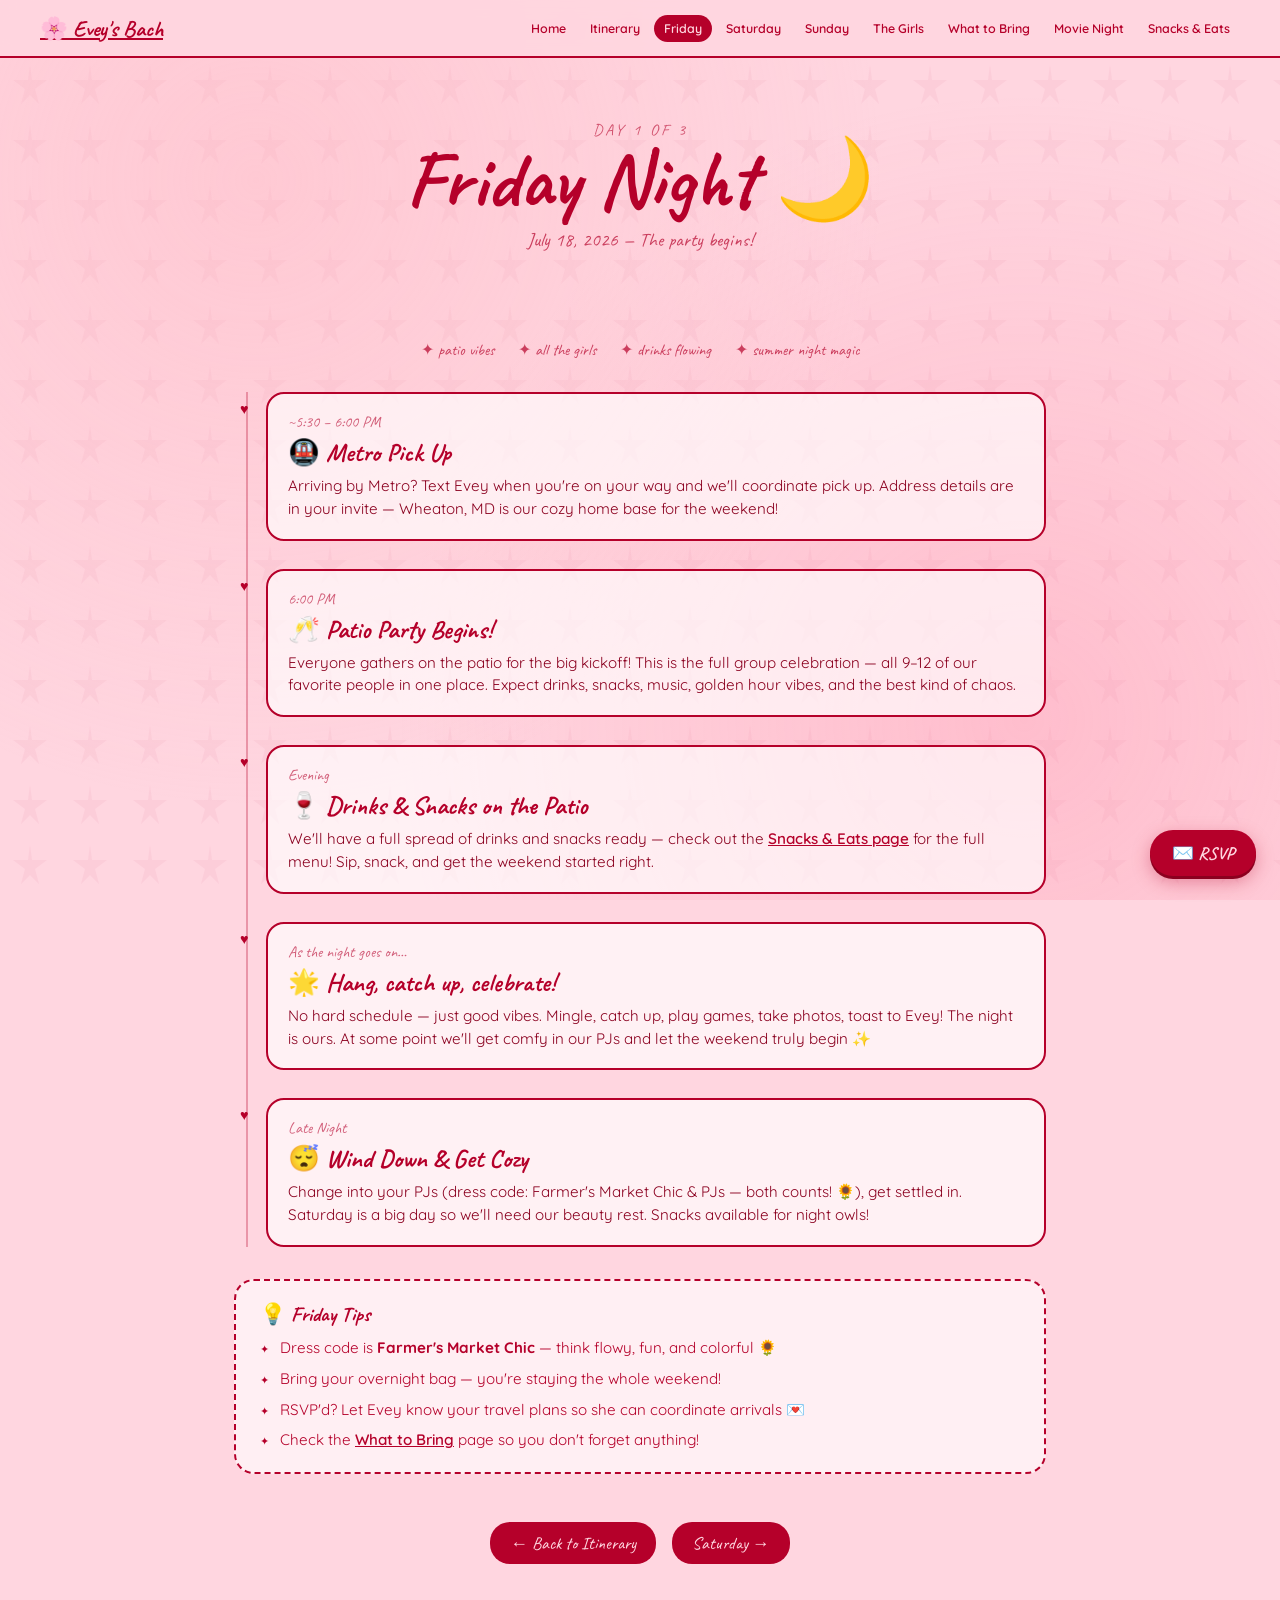
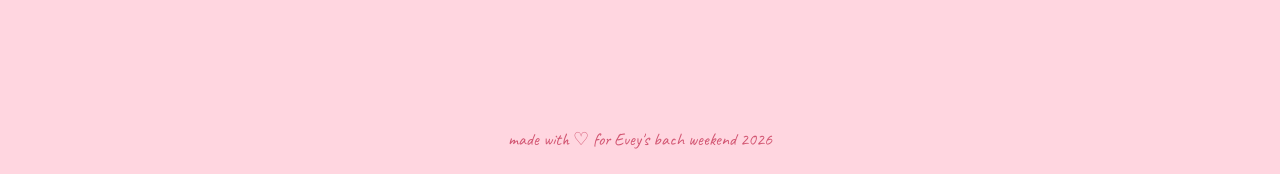
==== friday.html @ cfb3c0f3 "updating links logic" ====
﻿<!DOCTYPE html>
<html lang="en">
<head>
  <meta charset="UTF-8">
  <meta name="viewport" content="width=device-width, initial-scale=1.0">
  <title>Friday — Evey's Bach 🌙</title>
  <link rel="stylesheet" href="style.css">
  <link href="https://fonts.googleapis.com/css2?family=Caveat:wght@400;600;700&family=DM+Serif+Display:ital@0;1&family=Quicksand:wght@400;500;600&display=swap" rel="stylesheet">
</head>
<body>
  <div class="cursor" id="cursor"></div>
  <div class="cursor-trail" id="cursor-trail"></div>
  <div id="sparkles"></div>

  <nav>
    <div class="nav-inner">
      <a href="index.html" class="nav-logo">🌸 Evey's Bach</a>
      <div class="nav-links">
        <a href="index.html">Home</a>
        <a href="itinerary.html">Itinerary</a>
        <a href="friday.html" class="active">Friday</a>
        <a href="saturday.html">Saturday</a>
        <a href="sunday.html">Sunday</a>
        <a href="guests.html">The Girls</a>
        <a href="packing.html">What to Bring</a>
        <a href="movies.html">Movie Night</a>
        <a href="menu.html">Snacks & Eats</a>
      </div>
      <button class="hamburger" id="hamburger">☰</button>
    </div>
    <div class="mobile-menu" id="mobile-menu">
      <a href="index.html">Home</a>
      <a href="itinerary.html">Itinerary</a>
      <a href="friday.html">Friday</a>
      <a href="saturday.html">Saturday</a>
      <a href="sunday.html">Sunday</a>
      <a href="guests.html">The Girls</a>
      <a href="packing.html">What to Bring</a>
      <a href="movies.html">Movie Night</a>
      <a href="menu.html">Snacks & Eats</a>
    </div>
  </nav>

  <main>
    <div class="page-container">
      <div class="day-hero">
        <p class="day-number">Day 1 of 3</p>
        <h1 class="page-title">Friday Night 🌙</h1>
        <p class="page-subtitle">July 18, 2026 — The party begins!</p>
      </div>

      <div class="vibe-banner-inline">
        <span>✦ patio vibes</span>
        <span>✦ all the girls</span>
        <span>✦ drinks flowing</span>
        <span>✦ summer night magic</span>
      </div>

      <div class="timeline">

        <div class="timeline-item">
          <div class="timeline-card">
            <div class="timeline-time">~5:30 – 6:00 PM</div>
            <div class="timeline-title">🚇 Metro Pick Up</div>
            <div class="timeline-desc">
              Arriving by Metro? Text Evey when you're on your way and we'll coordinate pick up. 
              Address details are in your invite — Wheaton, MD is our cozy home base for the weekend!
            </div>
          </div>
        </div>

        <div class="timeline-item">
          <div class="timeline-card">
            <div class="timeline-time">6:00 PM</div>
            <div class="timeline-title">🥂 Patio Party Begins!</div>
            <div class="timeline-desc">
              Everyone gathers on the patio for the big kickoff! This is the full group celebration — 
              all 9–12 of our favorite people in one place. Expect drinks, snacks, music, golden hour vibes, 
              and the best kind of chaos.
            </div>
          </div>
        </div>

        <div class="timeline-item">
          <div class="timeline-card">
            <div class="timeline-time">Evening</div>
            <div class="timeline-title">🍷 Drinks & Snacks on the Patio</div>
            <div class="timeline-desc">
              We'll have a full spread of drinks and snacks ready — check out the 
              <a href="menu.html" style="color:var(--red); font-weight:600;">Snacks & Eats page</a> 
              for the full menu! Sip, snack, and get the weekend started right.
            </div>
          </div>
        </div>

        <div class="timeline-item">
          <div class="timeline-card">
            <div class="timeline-time">As the night goes on…</div>
            <div class="timeline-title">🌟 Hang, catch up, celebrate!</div>
            <div class="timeline-desc">
              No hard schedule — just good vibes. Mingle, catch up, play games, take photos, 
              toast to Evey! The night is ours. At some point we'll get comfy in our PJs 
              and let the weekend truly begin ✨
            </div>
          </div>
        </div>

        <div class="timeline-item">
          <div class="timeline-card">
            <div class="timeline-time">Late Night</div>
            <div class="timeline-title">😴 Wind Down & Get Cozy</div>
            <div class="timeline-desc">
              Change into your PJs (dress code: Farmer's Market Chic &amp; PJs — both counts! 🌻), 
              get settled in. Saturday is a big day so we'll need our beauty rest. 
              Snacks available for night owls!
            </div>
          </div>
        </div>

      </div>

      <div class="tip-card">
        <p class="tip-label">💡 Friday Tips</p>
        <ul class="tip-list">
          <li>Dress code is <strong>Farmer's Market Chic</strong> — think flowy, fun, and colorful 🌻</li>
          <li>Bring your overnight bag — you're staying the whole weekend!</li>
          <li>RSVP'd? Let Evey know your travel plans so she can coordinate arrivals 💌</li>
          <li>Check the <a href="packing.html">What to Bring</a> page so you don't forget anything!</li>
        </ul>
      </div>

      <div class="page-nav-row">
        <a href="itinerary.html" class="day-link">← Back to Itinerary</a>
        <a href="saturday.html" class="day-link">Saturday →</a>
      </div>
    </div>
  </main>

  <footer>made with ♡ for Evey's bach weekend 2026</footer>
  <a href="config.url" class="rsvp-float">✉️ RSVP</a>
  <script src="config.js"></script>
  <script src="main.js"></script>
</body>
</html>
---- style.css ----
/* ============================================
   EVEY'S BACH WEEKEND — MAIN STYLESHEET
   Pink & Red, Whimsical, 2000s-meets-cottagecore
   ============================================ */

@import url('https://cdn.cursors-4u.net/cursors/animated/slapping-cat-1348ecde-128.css');

:root {
  --pink: #FFD6E0;
  --pink-mid: #FFB3C6;
  --pink-dark: #FF85A1;
  --red: #B5002A;
  --red-dark: #8B001F;
  --cream: #FFF5F7;
  --white: #FFFFFF;
  --font-script: 'Caveat', cursive;
  --font-serif: 'DM Serif Display', serif;
  --font-body: 'Quicksand', sans-serif;
}

/* ======== RESET & BASE ======== */
*, *::before, *::after { box-sizing: border-box; margin: 0; padding: 0; }

html { scroll-behavior: smooth; }

body {
  background-color: var(--pink);
  color: var(--red);
  font-family: var(--font-body);
  /* cursor: url('https://cdn.cursors-4u.net/previews/cute-bunny-holding-heart-8aaf3d52-32.webp') 0 0, auto !important; */
  overflow-x: hidden;
  min-height: 100vh;
}

body::before {
  content: '';
  position: fixed;
  inset: 0;
  background-image:
    radial-gradient(circle at 20% 20%, rgba(255,182,193,0.4) 0%, transparent 50%),
    radial-gradient(circle at 80% 80%, rgba(255,133,161,0.3) 0%, transparent 50%),
    url("data:image/svg+xml,%3Csvg width='60' height='60' viewBox='0 0 60 60' xmlns='http://www.w3.org/2000/svg'%3E%3Cg fill='none' fill-rule='evenodd'%3E%3Cg fill='%23B5002A' fill-opacity='0.04'%3E%3Cpath d='M30 5 L32 20 L47 20 L35 29 L39 44 L30 35 L21 44 L25 29 L13 20 L28 20 Z'/%3E%3C/g%3E%3C/g%3E%3C/svg%3E");
  pointer-events: none;
  z-index: 0;
}

/* ======== CUSTOM CURSOR ======== */
.cursor, .cursor-trail { display: none; }

/* sparkles */
.sparkle {
  position: fixed;
  pointer-events: none;
  font-size: 16px;
  animation: sparkle-fade 0.8s ease-out forwards;
  z-index: 9997;
}

@keyframes sparkle-fade {
  0% { transform: translate(-50%,-50%) scale(0) rotate(0deg); opacity: 1; }
  100% { transform: translate(-50%,-50%) scale(1.5) rotate(180deg) translateY(-30px); opacity: 0; }
}

/* ======== NAVIGATION ======== */
nav {
  position: fixed;
  top: 0;
  left: 0;
  right: 0;
  z-index: 100;
  background: rgba(255,214,224,0.92);
  backdrop-filter: blur(8px);
  border-bottom: 2px solid var(--red);
  padding: 0 24px;
}

.nav-inner {
  display: flex;
  align-items: center;
  gap: 12px;
  max-width: 1200px;
  margin: 0 auto;
  height: 56px;
}

.nav-logo {
  font-family: var(--font-script);
  font-size: 1.4rem;
  font-weight: 700;
  color: var(--red);
  white-space: nowrap;
  margin-right: auto;
}

.nav-links {
  display: flex;
  gap: 4px;
  flex-wrap: nowrap;
  overflow-x: hidden;
}

.nav-links a {
  font-family: var(--font-body);
  font-size: 0.78rem;
  font-weight: 600;
  color: var(--red);
  text-decoration: none;
  padding: 6px 10px;
  border-radius: 20px;
  white-space: nowrap;
  transition: background 0.2s, color 0.2s;
  display: inline-block;
  -webkit-font-smoothing: antialiased;
  will-change: background-color;
}

.nav-links a:hover, .nav-links a.active {
  background: var(--red);
  color: var(--pink);
}

.hamburger {
  display: none;
  background: none;
  border: none;
  font-size: 1.5rem;
  color: var(--red);
  cursor: pointer;
}

.mobile-menu {
  display: none;
  flex-direction: column;
  padding: 12px 0;
  gap: 4px;
}

.mobile-menu.open { display: flex; }

.mobile-menu a {
  font-family: var(--font-body);
  font-weight: 600;
  color: var(--red);
  text-decoration: none;
  padding: 10px 16px;
  border-radius: 8px;
  transition: background 0.2s;
}
.mobile-menu a:hover { background: rgba(181,0,42,0.1); }

@media (max-width: 900px) {
  .nav-links { display: none; }
  .hamburger { display: block; }
}

/* ======== PAGE WRAPPER ======== */
main {
  position: relative;
  z-index: 1;
  padding-top: 80px;
  min-height: 100vh;
  padding-bottom: 60px;
}

/* ======== HERO PAGE ======== */
.hero-page {
  display: flex;
  flex-direction: column;
  align-items: center;
  text-align: center;
  padding: 80px 20px 60px;
}

.doodle {
  font-family: var(--font-script);
  font-size: 1.2rem;
  color: var(--red);
  opacity: 0.6;
  position: absolute;
}
.doodle-banner { top: 80px; left: 20px; font-size: 1.8rem; }
.doodle-stars-tl { top: 100px; left: 80px; }
.doodle-hearts-tr { top: 80px; right: 30px; font-size: 1.8rem; }

.you-are-invited {
  font-family: var(--font-script);
  font-size: 1.3rem;
  color: var(--red);
  opacity: 0.8;
  margin-bottom: 8px;
  animation: float 3s ease-in-out infinite;
}

.hero-title {
  font-family: var(--font-script);
  color: var(--red);
  line-height: 0.95;
  margin-bottom: 16px;
}
.title-line1 { display: block; font-size: clamp(4rem, 15vw, 8rem); font-weight: 700; }
.title-line2 { display: block; font-size: clamp(5rem, 18vw, 10rem); font-weight: 700; }
.title-line3 { display: block; font-size: clamp(4rem, 15vw, 8rem); font-weight: 700; }

.champagne-doodle {
  font-size: 3rem;
  animation: wiggle 2s ease-in-out infinite;
  margin: 16px 0;
}

.hero-details {
  display: flex;
  gap: 16px;
  flex-wrap: wrap;
  justify-content: center;
  margin: 24px 0;
}

.detail-card {
  background: rgba(255,255,255,0.6);
  border: 2px solid var(--red);
  border-radius: 16px;
  padding: 12px 20px;
  min-width: 120px;
}
.detail-card.float-1 { animation: float 3s 0s ease-in-out infinite; }
.detail-card.float-2 { animation: float 3s 0.5s ease-in-out infinite; }
.detail-card.float-3 { animation: float 3s 1s ease-in-out infinite; }

.detail-label {
  font-family: var(--font-script);
  font-size: 0.9rem;
  opacity: 0.7;
  text-transform: lowercase;
}
.detail-value {
  font-family: var(--font-script);
  font-size: 1.3rem;
  font-weight: 700;
}

/* vibes marquee */
.vibes-banner {
  overflow: hidden;
  width: 100vw;
  background: var(--red);
  color: var(--pink);
  font-family: var(--font-script);
  font-size: 1.2rem;
  padding: 10px 0;
  margin: 24px 0;
}
.vibes-track {
  display: flex;
  gap: 32px;
  white-space: nowrap;
  animation: marquee 18s linear infinite;
}
.vibes-track span { flex-shrink: 0; padding: 0 24px; }

@keyframes marquee {
  0% { transform: translateX(0); }
  100% { transform: translateX(-50%); }
}


.dress-code-card {
  background: rgba(255,255,255,0.7);
  border: 2px dashed var(--red);
  border-radius: 20px;
  padding: 14px 28px;
  margin: 16px 0 28px;
}
.dc-label {
  font-family: var(--font-script);
  font-size: 0.9rem;
  opacity: 0.6;
}
.dc-value {
  font-family: var(--font-script);
  font-size: 1.5rem;
  font-weight: 700;
}

/* nav cards grid */
.nav-cards {
  display: flex;
  flex-wrap: wrap;
  gap: 16px;
  justify-content: center;
  max-width: 700px;
  margin: 0 auto 32px;
}

.nav-card {
  display: flex;
  flex-direction: column;
  align-items: center;
  gap: 8px;
  background: rgba(255,255,255,0.65);
  border: 2px solid var(--red);
  border-radius: 20px;
  padding: 20px 24px;
  text-decoration: none;
  color: var(--red);
  font-family: var(--font-script);
  font-size: 1.1rem;
  font-weight: 600;
  transition: transform 0.2s, background 0.2s;
  min-width: 120px;
}
.nav-card:hover {
  background: var(--red);
  color: var(--pink);
  transform: rotate(-2deg) scale(1.05);
}
.nc-emoji { font-size: 2rem; }

.bottom-doodles {
  display: flex;
  gap: 24px;
  font-size: 1.5rem;
  opacity: 0.5;
  animation: float 3s ease-in-out infinite;
}

/* ======== SHARED PAGE STYLES ======== */
.page-container {
  max-width: 860px;
  margin: 0 auto;
  padding: 20px 24px 80px;
}

.page-title {
  font-family: var(--font-script);
  font-size: clamp(3rem, 10vw, 5rem);
  font-weight: 700;
  color: var(--red);
  text-align: center;
  margin-bottom: 8px;
  line-height: 1;
}

.page-subtitle {
  font-family: var(--font-script);
  font-size: 1.2rem;
  color: var(--red);
  opacity: 0.7;
  text-align: center;
  margin-bottom: 40px;
}

.wavy-divider {
  text-align: center;
  font-size: 1.5rem;
  opacity: 0.4;
  margin: 20px 0;
  letter-spacing: 8px;
}

/* ======== ITINERARY PAGE ======== */
.itinerary-frame {
  background: rgba(255,255,255,0.5);
  border: 3px solid var(--red);
  border-radius: 40px;
  padding: 40px;
  position: relative;
  box-shadow: 4px 4px 0px var(--red);
}

.itinerary-frame::before {
  content: '♡';
  position: absolute;
  top: -16px;
  left: 50%;
  transform: translateX(-50%);
  background: var(--pink);
  padding: 0 12px;
  font-size: 1.5rem;
  color: var(--red);
}

.day-section {
  margin-bottom: 36px;
}

.day-title {
  font-family: var(--font-script);
  font-size: 2.4rem;
  font-weight: 700;
  color: var(--red);
  margin-bottom: 16px;
  display: flex;
  align-items: center;
  gap: 12px;
}

.day-items {
  display: flex;
  flex-direction: column;
  gap: 12px;
}

.day-item {
  display: flex;
  align-items: flex-start;
  gap: 14px;
  background: rgba(255,255,255,0.6);
  border: 1.5px solid rgba(181,0,42,0.3);
  border-radius: 14px;
  padding: 14px 18px;
  transition: transform 0.2s, border-color 0.2s;
}
.day-item:hover {
  transform: translateX(6px);
  border-color: var(--red);
}

.day-item-emoji { font-size: 1.4rem; }
.day-item-text {
  font-family: var(--font-body);
  font-size: 1rem;
  line-height: 1.4;
}
.day-item-time {
  font-family: var(--font-script);
  font-size: 0.9rem;
  opacity: 0.6;
}

.day-link {
  display: inline-flex;
  align-items: center;
  gap: 8px;
  background: var(--red);
  color: var(--pink);
  text-decoration: none;
  font-family: var(--font-script);
  font-size: 1.1rem;
  padding: 10px 20px;
  border-radius: 20px;
  margin-top: 16px;
  transition: transform 0.2s, opacity 0.2s;
}
.day-link:hover { transform: scale(1.05); opacity: 0.9; }

/* ======== DAY DEEP DIVE PAGES ======== */
.day-hero {
  text-align: center;
  padding: 20px 0 32px;
}

.day-number {
  font-family: var(--font-script);
  font-size: 1rem;
  opacity: 0.6;
  text-transform: uppercase;
  letter-spacing: 3px;
}

.timeline {
  position: relative;
  padding-left: 32px;
}
.timeline::before {
  content: '';
  position: absolute;
  left: 12px;
  top: 0;
  bottom: 0;
  width: 2px;
  background: var(--red);
  opacity: 0.3;
}

.timeline-item {
  position: relative;
  margin-bottom: 28px;
}
.timeline-item::before {
  content: '♥';
  position: absolute;
  left: -26px;
  top: 8px;
  color: var(--red);
  font-size: 0.9rem;
}

.timeline-card {
  background: rgba(255,255,255,0.65);
  border: 2px solid var(--red);
  border-radius: 18px;
  padding: 18px 20px;
  transition: transform 0.2s;
}
.timeline-card:hover { transform: rotate(0.5deg) scale(1.01); }

.timeline-time {
  font-family: var(--font-script);
  font-size: 1rem;
  opacity: 0.6;
  margin-bottom: 4px;
}
.timeline-title {
  font-family: var(--font-script);
  font-size: 1.6rem;
  font-weight: 700;
  color: var(--red);
  margin-bottom: 6px;
}
.timeline-desc {
  font-family: var(--font-body);
  font-size: 0.95rem;
  line-height: 1.5;
  color: var(--red-dark);
}

/* ======== GUEST CARDS ======== */
.guest-grid {
  display: grid;
  grid-template-columns: repeat(auto-fill, minmax(250px, 1fr));
  gap: 24px;
}

.guest-card {
  background: rgba(255,255,255,0.65);
  border: 2px solid var(--red);
  border-radius: 24px;
  padding: 24px;
  text-align: center;
  transition: transform 0.25s;
  position: relative;
  overflow: hidden;
}
.guest-card:hover { transform: rotate(-1deg) scale(1.03); }

.guest-card::before {
  content: '';
  position: absolute;
  top: 0; left: 0; right: 0;
  height: 6px;
  background: var(--red);
}

.guest-avatar {
  font-size: 3.5rem;
  margin-bottom: 12px;
  display: block;
}
.guest-name {
  font-family: var(--font-script);
  font-size: 1.8rem;
  font-weight: 700;
  color: var(--red);
  margin-bottom: 4px;
}
.guest-role {
  font-family: var(--font-body);
  font-size: 0.8rem;
  font-weight: 600;
  letter-spacing: 2px;
  text-transform: uppercase;
  color: var(--red);
  opacity: 0.6;
  margin-bottom: 12px;
}
.guest-bio {
  font-family: var(--font-body);
  font-size: 0.9rem;
  line-height: 1.5;
  color: var(--red-dark);
}
.guest-fun {
  margin-top: 12px;
  font-family: var(--font-script);
  font-size: 1rem;
  background: var(--pink-mid);
  border-radius: 10px;
  padding: 6px 10px;
  display: inline-block;
}

/* ======== PACKING LIST ======== */
.packing-section {
  margin-bottom: 32px;
}
.packing-section-title {
  font-family: var(--font-script);
  font-size: 1.8rem;
  font-weight: 700;
  color: var(--red);
  margin-bottom: 14px;
  display: flex;
  align-items: center;
  gap: 8px;
}

.packing-grid {
  display: grid;
  grid-template-columns: repeat(auto-fill, minmax(200px, 1fr));
  gap: 10px;
}

.packing-item {
  display: flex;
  align-items: center;
  gap: 10px;
  background: rgba(255,255,255,0.6);
  border: 1.5px solid rgba(181,0,42,0.25);
  border-radius: 12px;
  padding: 12px 14px;
  font-family: var(--font-body);
  font-size: 0.95rem;
  transition: border-color 0.2s;
  cursor: pointer;
}
.packing-item:hover { border-color: var(--red); }
.packing-item.checked {
  background: rgba(181,0,42,0.1);
  text-decoration: line-through;
  opacity: 0.6;
}
.packing-check {
  width: 20px;
  height: 20px;
  border: 2px solid var(--red);
  border-radius: 50%;
  flex-shrink: 0;
  display: flex;
  align-items: center;
  justify-content: center;
  font-size: 0.7rem;
  color: var(--red);
}
.packing-item.checked .packing-check::after { content: '✓'; }

/* ======== MOVIE VOTING ======== */
.movie-grid {
  display: grid;
  grid-template-columns: repeat(auto-fill, minmax(200px, 1fr));
  gap: 20px;
  margin-bottom: 32px;
}

.movie-card {
  background: rgba(255,255,255,0.65);
  border: 2px solid var(--red);
  border-radius: 20px;
  padding: 20px;
  text-align: center;
  cursor: pointer;
  transition: transform 0.2s, background 0.2s;
  position: relative;
}
.movie-card:hover { transform: scale(1.04); }
.movie-card.voted {
  background: var(--red);
  color: var(--pink);
}

.movie-emoji { font-size: 2.5rem; display: block; margin-bottom: 8px; }
.movie-title {
  font-family: var(--font-script);
  font-size: 1.2rem;
  font-weight: 700;
  margin-bottom: 4px;
}
.movie-genre {
  font-family: var(--font-body);
  font-size: 0.75rem;
  opacity: 0.7;
  text-transform: uppercase;
  letter-spacing: 1px;
  margin-bottom: 8px;
}
.vote-count {
  font-family: var(--font-script);
  font-size: 1rem;
  padding: 4px 12px;
  background: rgba(255,255,255,0.3);
  border-radius: 20px;
  display: inline-block;
}

.movie-suggest {
  background: rgba(255,255,255,0.5);
  border: 2px dashed var(--red);
  border-radius: 20px;
  padding: 24px;
  text-align: center;
  margin-bottom: 32px;
}
.suggest-title {
  font-family: var(--font-script);
  font-size: 1.6rem;
  margin-bottom: 14px;
}
.suggest-input {
  width: 100%;
  max-width: 400px;
  padding: 12px 16px;
  border: 2px solid var(--red);
  border-radius: 12px;
  background: rgba(255,255,255,0.8);
  font-family: var(--font-body);
  font-size: 1rem;
  color: var(--red);
  outline: none;
  margin-bottom: 12px;
  display: block;
  margin-left: auto;
  margin-right: auto;
}
.btn-pink {
  background: var(--red);
  color: var(--pink);
  border: none;
  border-radius: 20px;
  padding: 12px 28px;
  font-family: var(--font-script);
  font-size: 1.2rem;
  cursor: pointer;
  transition: transform 0.2s, opacity 0.2s;
}
.btn-pink:hover { transform: scale(1.05); opacity: 0.9; }

/* ======== MENU PAGE ======== */
.menu-section {
  margin-bottom: 40px;
}

.menu-section-title {
  font-family: var(--font-script);
  font-size: 2rem;
  font-weight: 700;
  color: var(--red);
  margin-bottom: 16px;
  text-align: center;
}

.menu-grid {
  display: grid;
  grid-template-columns: repeat(auto-fill, minmax(160px, 1fr));
  gap: 14px;
}

.menu-item {
  background: rgba(255,255,255,0.65);
  border: 2px solid var(--red);
  border-radius: 18px;
  padding: 16px;
  text-align: center;
  transition: transform 0.2s;
}
.menu-item:hover { transform: scale(1.04) rotate(1deg); }

.menu-item-emoji { font-size: 2rem; display: block; margin-bottom: 6px; }
.menu-item-name {
  font-family: var(--font-script);
  font-size: 1.1rem;
  font-weight: 700;
  color: var(--red);
}
.menu-item-note {
  font-family: var(--font-body);
  font-size: 0.8rem;
  opacity: 0.7;
  margin-top: 4px;
}

/* ======== FALLING PETALS ======== */
.petal {
  position: fixed;
  top: -40px;
  pointer-events: none;
  z-index: 9996;
  animation: petal-fall linear infinite;
  opacity: 0.75;
}

@keyframes petal-fall {
  0%   { transform: translateY(0) rotate(0deg); opacity: 0.8; }
  100% { transform: translateY(110vh) rotate(360deg); opacity: 0; }
}

/* ======== RSVP BUTTONS ======== */
.rsvp-hero-btn {
  display: inline-block;
  background: var(--red);
  color: var(--pink);
  font-family: var(--font-script);
  font-size: 1.6rem;
  font-weight: 700;
  padding: 16px 40px;
  border-radius: 50px;
  text-decoration: none;
  margin: 8px 0 4px;
  box-shadow: 0 4px 0 var(--red-dark), 0 6px 20px rgba(181,0,42,0.3);
  animation: rsvp-pulse 2s ease-in-out infinite;
  transition: transform 0.15s, box-shadow 0.15s;
  letter-spacing: 0.5px;
}
.rsvp-hero-btn:hover {
  transform: translateY(-3px) scale(1.04);
  box-shadow: 0 7px 0 var(--red-dark), 0 10px 28px rgba(181,0,42,0.35);
}

.rsvp-float {
  position: fixed;
  bottom: 24px;
  right: 24px;
  z-index: 200;
  background: var(--red);
  color: var(--pink);
  font-family: var(--font-script);
  font-size: 1.1rem;
  font-weight: 700;
  padding: 12px 22px;
  border-radius: 50px;
  text-decoration: none;
  box-shadow: 0 3px 0 var(--red-dark), 0 6px 18px rgba(181,0,42,0.35);
  animation: rsvp-pulse 2.5s ease-in-out infinite;
  transition: transform 0.15s, box-shadow 0.15s;
  white-space: nowrap;
}
.rsvp-float:hover {
  transform: translateY(-2px) scale(1.05);
  box-shadow: 0 5px 0 var(--red-dark), 0 10px 24px rgba(181,0,42,0.4);
}

@keyframes rsvp-pulse {
  0%, 100% { transform: scale(1); }
  50% { transform: scale(1.04); }
}

/* ======== ANIMATIONS ======== */
@keyframes float {
  0%, 100% { transform: translateY(0); }
  50% { transform: translateY(-8px); }
}
@keyframes wiggle {
  0%, 100% { transform: rotate(-5deg); }
  50% { transform: rotate(5deg); }
}
@keyframes fadein {
  from { opacity: 0; transform: translateY(20px); }
  to { opacity: 1; transform: translateY(0); }
}

.fade-in {
  animation: fadein 0.6s ease forwards;
}

/* ======== FOOTER ======== */
footer {
  text-align: center;
  padding: 24px;
  font-family: var(--font-script);
  font-size: 1.1rem;
  color: var(--red);
  opacity: 0.6;
  position: relative;
  z-index: 1;
}

/* ======== VIBE BANNER INLINE ======== */
.vibe-banner-inline {
  display: flex;
  gap: 24px;
  flex-wrap: wrap;
  justify-content: center;
  margin: 16px 0 32px;
  font-family: var(--font-script);
  font-size: 1rem;
  color: var(--red);
  opacity: 0.7;
}

/* ======== TIP CARD ======== */
.tip-card {
  background: rgba(255,255,255,0.6);
  border: 2px dashed var(--red);
  border-radius: 20px;
  padding: 20px 24px;
  margin: 32px 0 20px;
}
.tip-label {
  font-family: var(--font-script);
  font-size: 1.3rem;
  font-weight: 700;
  margin-bottom: 10px;
}
.tip-list {
  list-style: none;
  display: flex;
  flex-direction: column;
  gap: 8px;
}
.tip-list li {
  font-family: var(--font-body);
  font-size: 0.95rem;
  line-height: 1.5;
  padding-left: 20px;
  position: relative;
}
.tip-list li::before {
  content: '✦';
  position: absolute;
  left: 0;
  color: var(--red);
  font-size: 0.7rem;
  top: 4px;
}
.tip-list a { color: var(--red); font-weight: 600; }

/* ======== PAGE NAV ROW ======== */
.page-nav-row {
  display: flex;
  gap: 16px;
  justify-content: center;
  flex-wrap: wrap;
  margin-top: 32px;
}

/* ======== SECTION HEADING ======== */
.section-heading {
  font-family: var(--font-script);
  font-size: 2rem;
  font-weight: 700;
  color: var(--red);
  text-align: center;
  margin: 32px 0 8px;
}

/* ======== OUTFIT CALLOUT ======== */
.outfit-callout {
  display: flex;
  flex-direction: column;
  gap: 12px;
  margin-bottom: 8px;
}
.outfit-day {
  background: rgba(255,255,255,0.65);
  border: 2px solid var(--red);
  border-radius: 14px;
  padding: 14px 18px;
  display: flex;
  flex-direction: column;
  gap: 4px;
}
.outfit-day-name {
  font-family: var(--font-script);
  font-size: 1.2rem;
  font-weight: 700;
}
.outfit-desc {
  font-family: var(--font-body);
  font-size: 0.9rem;
  line-height: 1.5;
  color: var(--red-dark);
}

/* ======== SCAVENGER TEASER ======== */
.scavenger-teaser {
  background: rgba(255,255,255,0.6);
  border: 2px solid var(--red);
  border-radius: 20px;
  padding: 20px 24px;
  margin: 32px 0;
  text-align: center;
}
.st-title {
  font-family: var(--font-script);
  font-size: 1.5rem;
  font-weight: 700;
  margin-bottom: 14px;
}
.shop-chips {
  display: flex;
  flex-wrap: wrap;
  gap: 10px;
  justify-content: center;
}
.shop-chip {
  background: var(--red);
  color: var(--pink);
  font-family: var(--font-body);
  font-size: 0.85rem;
  font-weight: 600;
  padding: 6px 14px;
  border-radius: 20px;
}

/* ======== CLOSING CARD ======== */
.closing-card {
  background: rgba(255,255,255,0.65);
  border: 2px solid var(--red);
  border-radius: 24px;
  padding: 32px;
  text-align: center;
  margin: 40px 0;
}
.closing-emoji { font-size: 3rem; margin-bottom: 12px; display: block; }
.closing-text {
  font-family: var(--font-script);
  font-size: 1.6rem;
  font-weight: 600;
  font-style: italic;
  margin-bottom: 12px;
  color: var(--red);
}
.closing-sig {
  font-family: var(--font-script);
  font-size: 1.2rem;
  opacity: 0.7;
}

/* ======== RESTAURANT CARD ======== */
.restaurant-card {
  background: rgba(255,255,255,0.7);
  border: 2px solid var(--red);
  border-radius: 18px;
  padding: 20px 24px;
  max-width: 400px;
  margin: 0 auto;
}
.restaurant-name {
  font-family: var(--font-script);
  font-size: 1.8rem;
  font-weight: 700;
  margin-bottom: 10px;
}
.restaurant-detail {
  font-family: var(--font-body);
  font-size: 0.95rem;
  line-height: 1.6;
  color: var(--red-dark);
}

/* ======== MENU NOTE ======== */
.menu-note {
  font-family: var(--font-body);
  font-size: 0.9rem;
  opacity: 0.7;
  text-align: center;
  margin-bottom: 16px;
}

/* ======== RESPONSIVE ======== */
@media (max-width: 600px) {
  .hero-page { padding: 80px 16px 40px; }
  .itinerary-frame { padding: 24px 16px; }
  .page-container { padding: 16px 16px 60px; }
  .guest-grid { grid-template-columns: 1fr; }
  .nav-cards { gap: 10px; }
  .nav-card { min-width: 100px; padding: 14px 16px; }
}
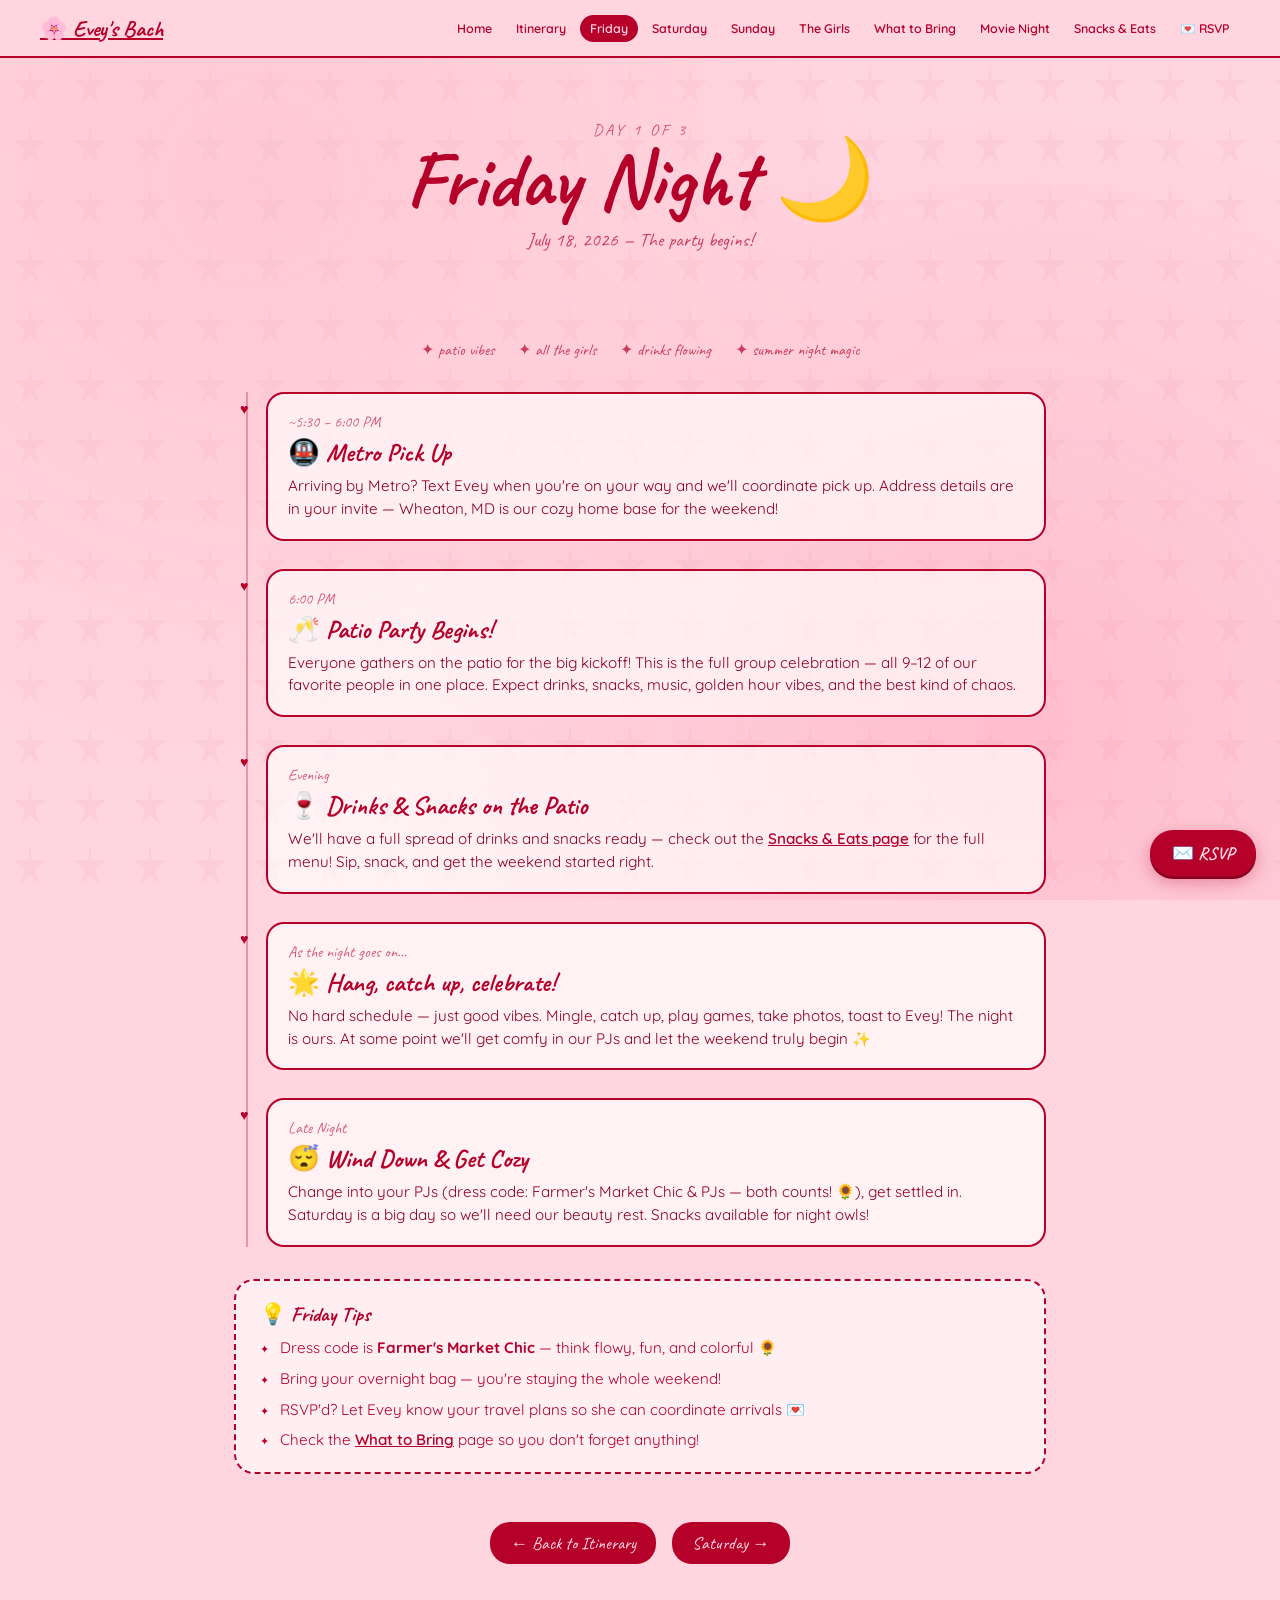
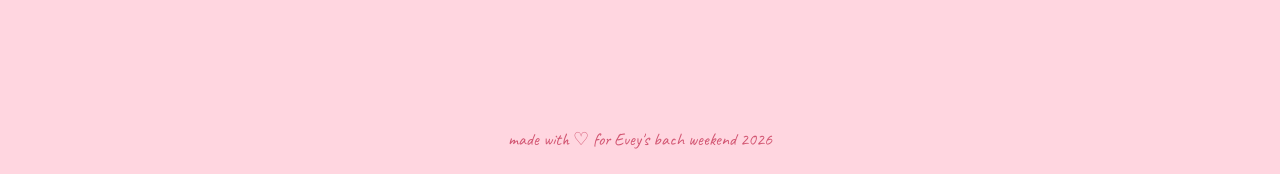
==== commit 1cb4f288: "Embed the RSVP form instead" ====
--- a/friday.html
+++ b/friday.html
@@ -25,6 +25,7 @@
         <a href="packing.html">What to Bring</a>
         <a href="movies.html">Movie Night</a>
         <a href="menu.html">Snacks & Eats</a>
+        <a href="rsvp.html">💌 RSVP</a>
       </div>
       <button class="hamburger" id="hamburger">☰</button>
     </div>
@@ -38,6 +39,7 @@
       <a href="packing.html">What to Bring</a>
       <a href="movies.html">Movie Night</a>
       <a href="menu.html">Snacks & Eats</a>
+      <a href="rsvp.html">💌 RSVP</a>
     </div>
   </nav>
 
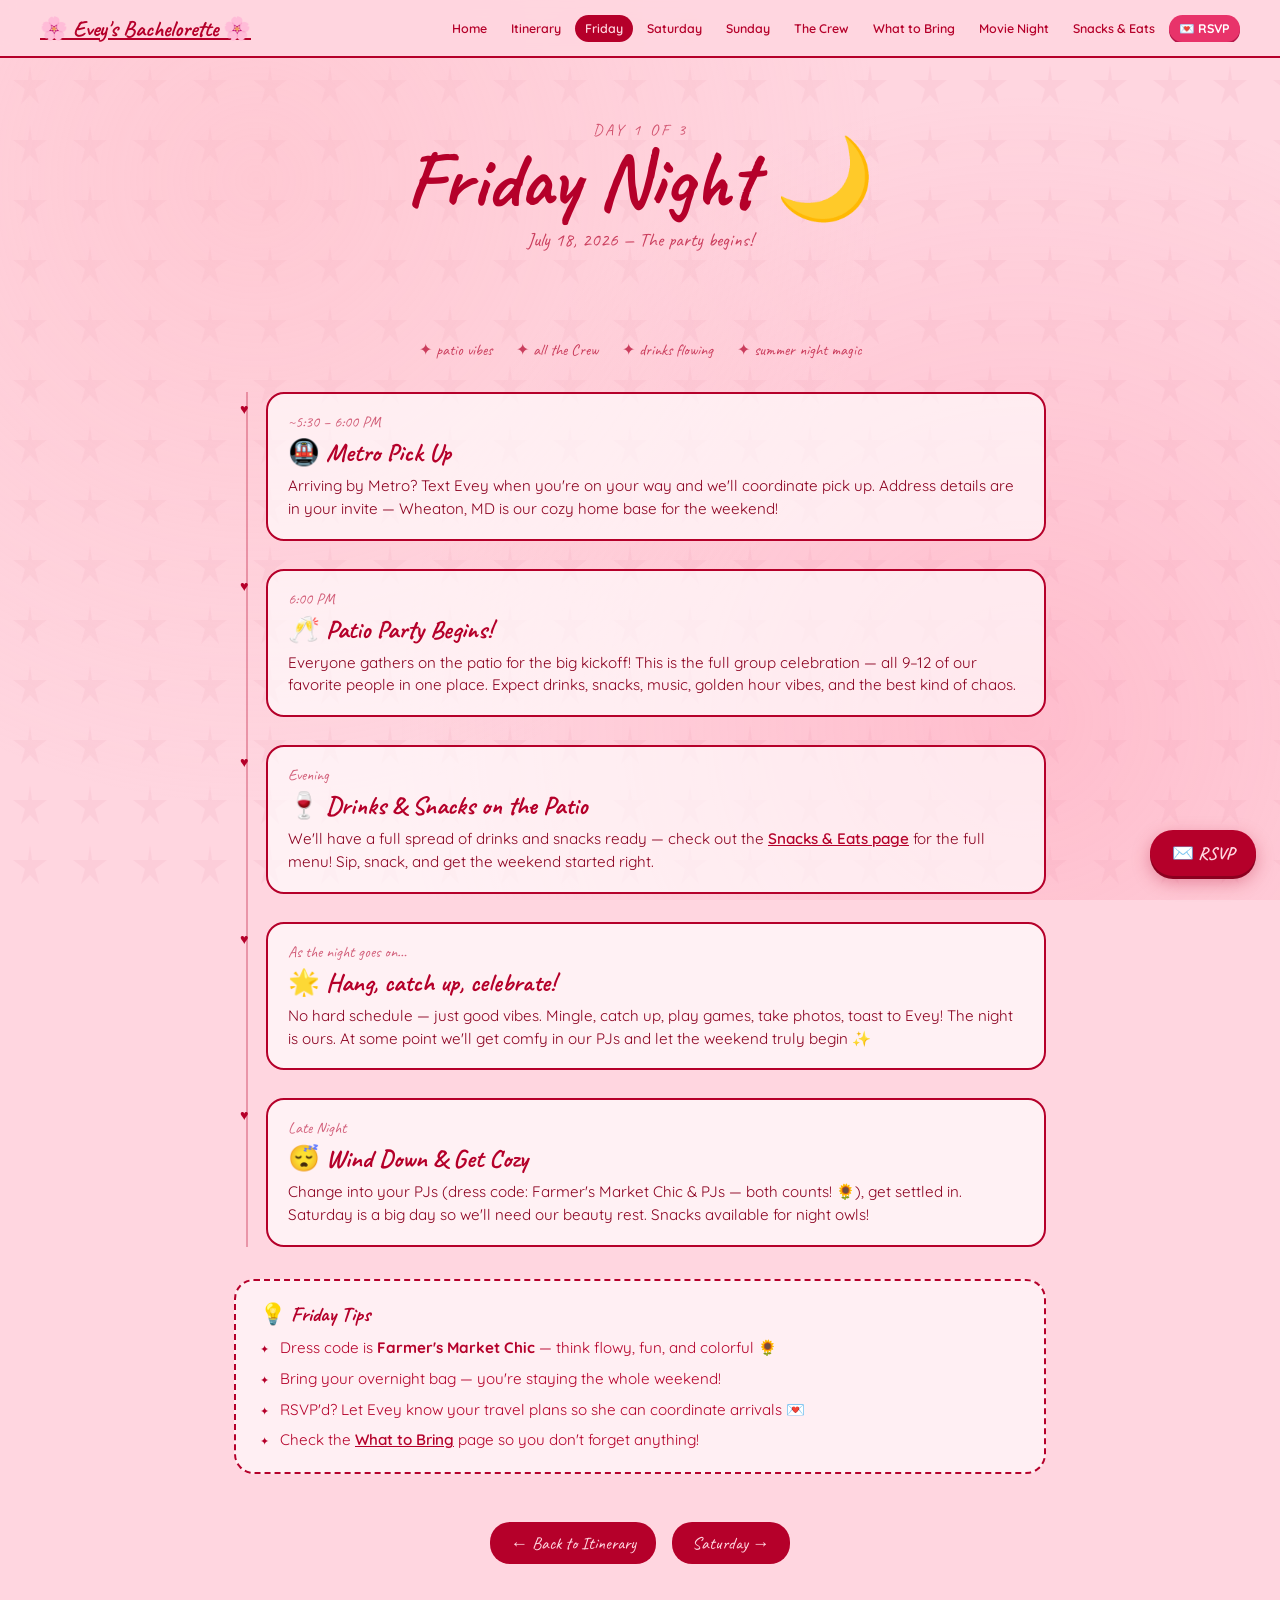
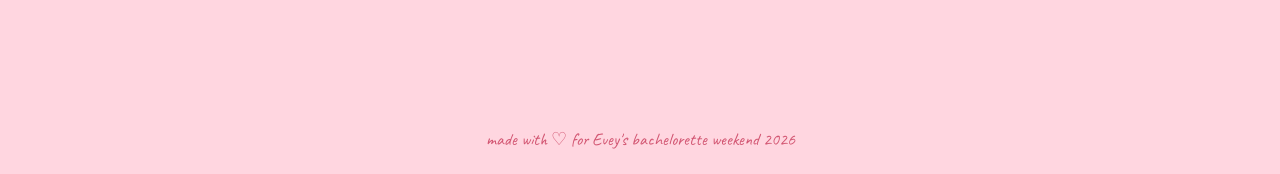
==== commit 935d205b: "lot of updates" ====
--- a/friday.html
+++ b/friday.html
@@ -3,7 +3,7 @@
 <head>
   <meta charset="UTF-8">
   <meta name="viewport" content="width=device-width, initial-scale=1.0">
-  <title>Friday — Evey's Bach 🌙</title>
+  <title>Friday — Evey's Bachelorette 🌙</title>
   <link rel="stylesheet" href="style.css">
   <link href="https://fonts.googleapis.com/css2?family=Caveat:wght@400;600;700&family=DM+Serif+Display:ital@0;1&family=Quicksand:wght@400;500;600&display=swap" rel="stylesheet">
 </head>
@@ -14,14 +14,14 @@
 
   <nav>
     <div class="nav-inner">
-      <a href="index.html" class="nav-logo">🌸 Evey's Bach</a>
+      <a href="index.html" class="nav-logo">🌸 Evey's Bachelorette 🌸</a>
       <div class="nav-links">
         <a href="index.html">Home</a>
         <a href="itinerary.html">Itinerary</a>
         <a href="friday.html" class="active">Friday</a>
         <a href="saturday.html">Saturday</a>
         <a href="sunday.html">Sunday</a>
-        <a href="guests.html">The Girls</a>
+        <a href="guests.html">The Crew</a>
         <a href="packing.html">What to Bring</a>
         <a href="movies.html">Movie Night</a>
         <a href="menu.html">Snacks & Eats</a>
@@ -35,7 +35,7 @@
       <a href="friday.html">Friday</a>
       <a href="saturday.html">Saturday</a>
       <a href="sunday.html">Sunday</a>
-      <a href="guests.html">The Girls</a>
+      <a href="guests.html">The Crew</a>
       <a href="packing.html">What to Bring</a>
       <a href="movies.html">Movie Night</a>
       <a href="menu.html">Snacks & Eats</a>
@@ -53,7 +53,7 @@
 
       <div class="vibe-banner-inline">
         <span>✦ patio vibes</span>
-        <span>✦ all the girls</span>
+        <span>✦ all the Crew</span>
         <span>✦ drinks flowing</span>
         <span>✦ summer night magic</span>
       </div>
@@ -138,7 +138,7 @@
     </div>
   </main>
 
-  <footer>made with ♡ for Evey's bach weekend 2026</footer>
+  <footer>made with ♡ for Evey's bachelorette weekend 2026</footer>
   <a href="config.url" class="rsvp-float">✉️ RSVP</a>
   <script src="config.js"></script>
   <script src="main.js"></script>
--- a/style.css
+++ b/style.css
@@ -119,6 +119,17 @@
   color: var(--pink);
 }
 
+.nav-links a[href="rsvp.html"] {
+  background: #E8336A;
+  color: #fff;
+  font-weight: 700;
+  box-shadow: 0 2px 0 #b5184a;
+}
+.nav-links a[href="rsvp.html"]:hover {
+  background: #d4154c;
+  color: #fff;
+}
+
 .hamburger {
   display: none;
   background: none;
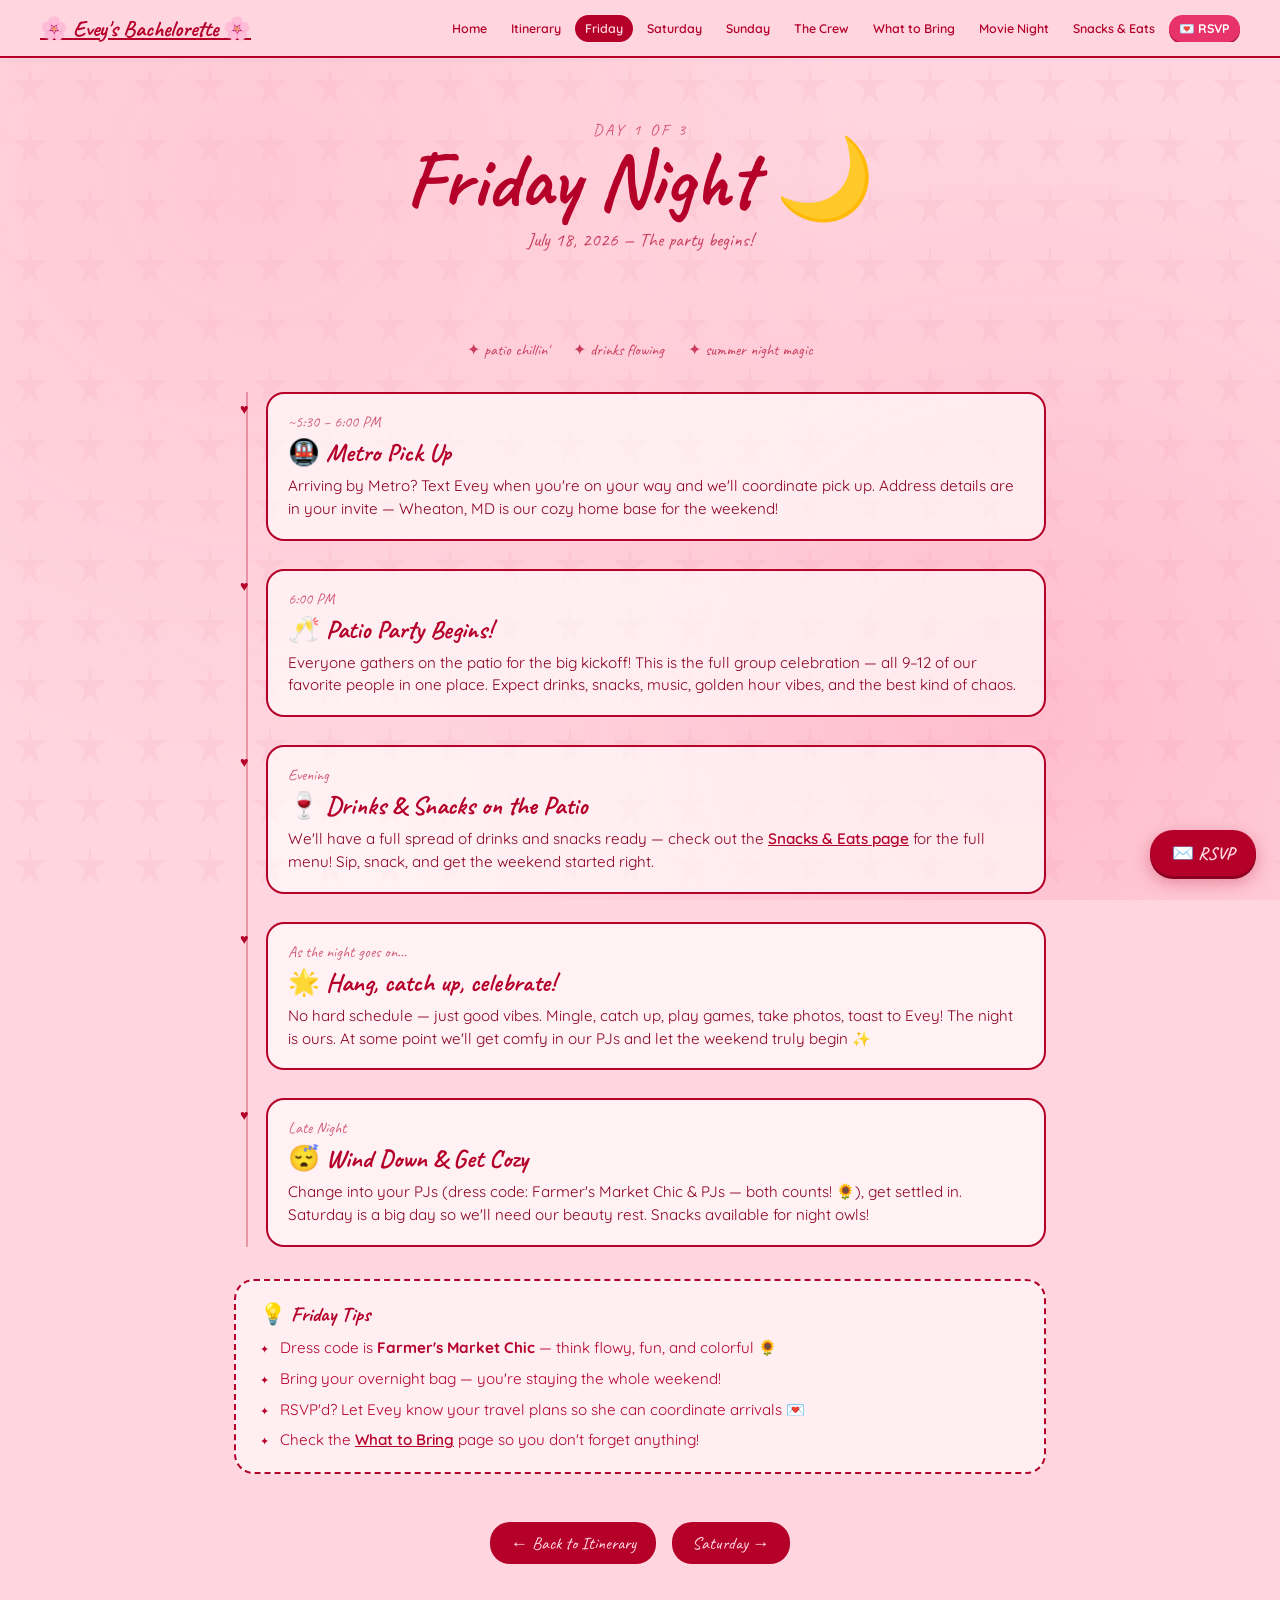
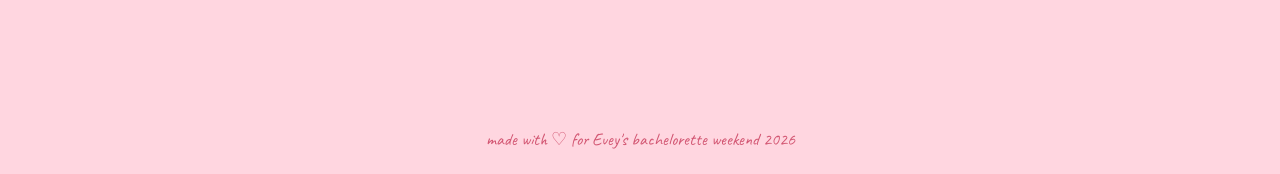
==== commit 1e2beb7c: "updates" ====
--- a/friday.html
+++ b/friday.html
@@ -52,8 +52,7 @@
       </div>
 
       <div class="vibe-banner-inline">
-        <span>✦ patio vibes</span>
-        <span>✦ all the Crew</span>
+        <span>✦ patio chillin'</span>
         <span>✦ drinks flowing</span>
         <span>✦ summer night magic</span>
       </div>
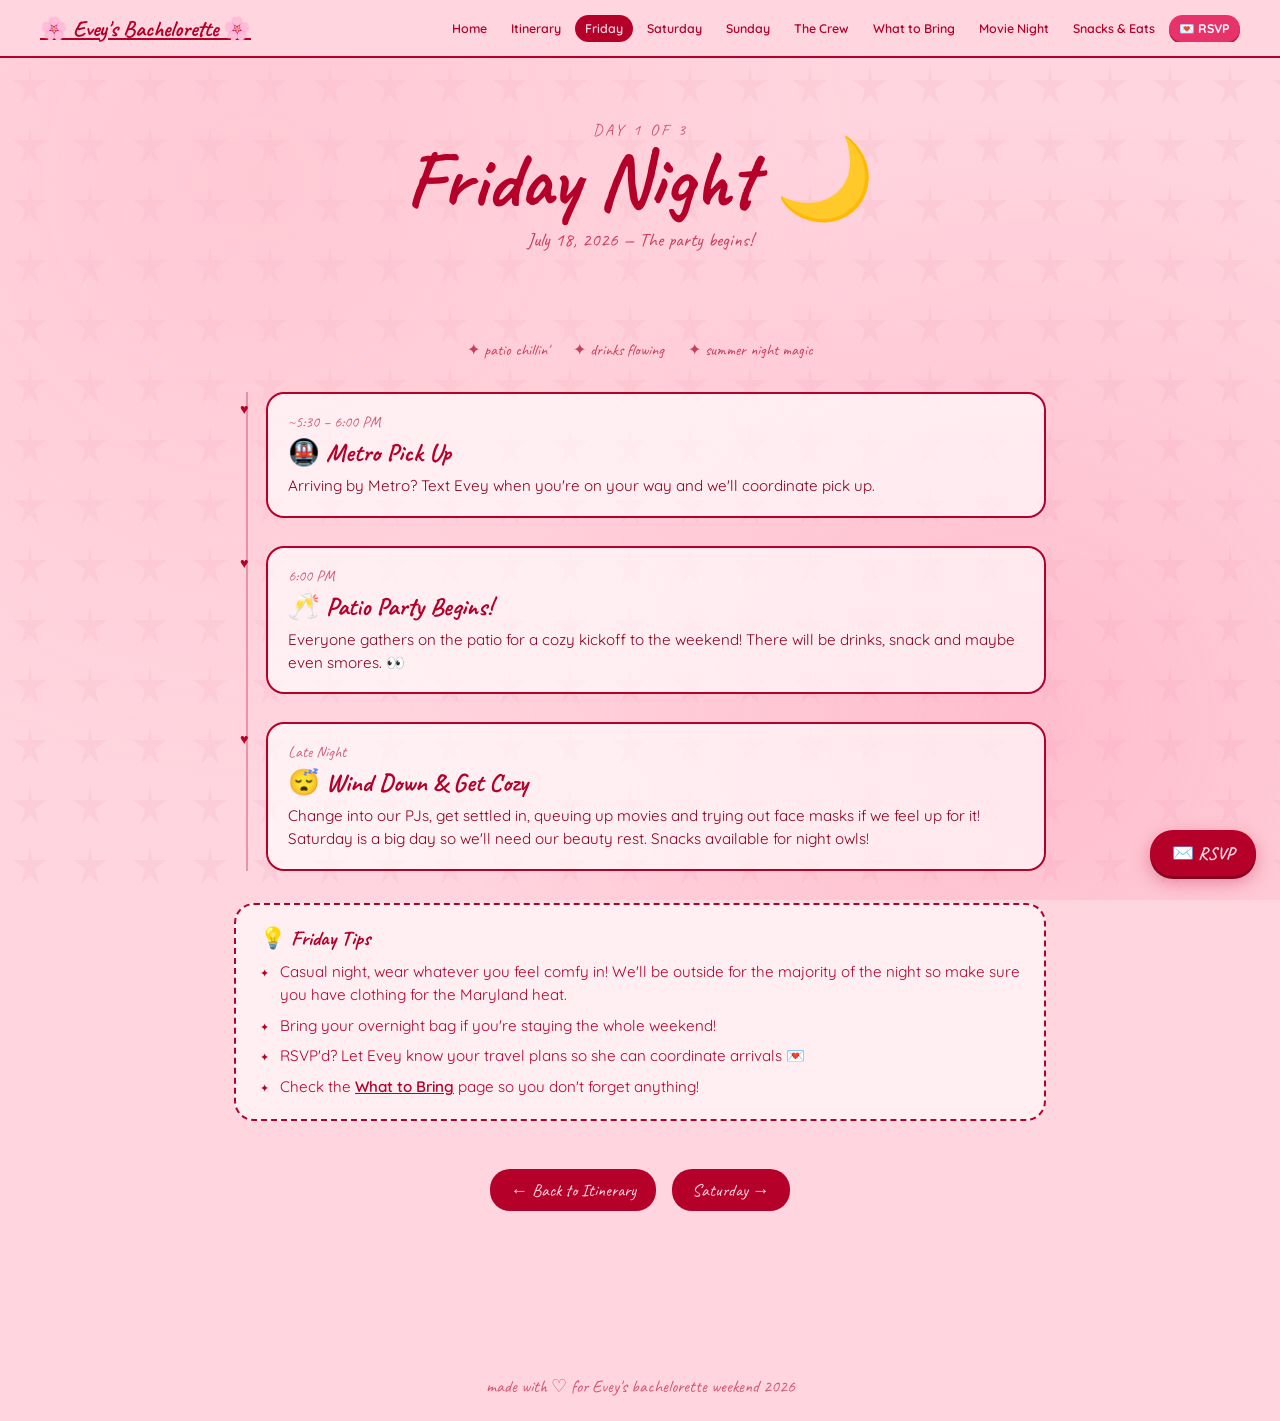
==== commit 676b18de: "updates" ====
--- a/friday.html
+++ b/friday.html
@@ -64,8 +64,7 @@
             <div class="timeline-time">~5:30 – 6:00 PM</div>
             <div class="timeline-title">🚇 Metro Pick Up</div>
             <div class="timeline-desc">
-              Arriving by Metro? Text Evey when you're on your way and we'll coordinate pick up. 
-              Address details are in your invite — Wheaton, MD is our cozy home base for the weekend!
+              Arriving by Metro? Text Evey when you're on your way and we'll coordinate pick up.
             </div>
           </div>
         </div>
@@ -75,14 +74,12 @@
             <div class="timeline-time">6:00 PM</div>
             <div class="timeline-title">🥂 Patio Party Begins!</div>
             <div class="timeline-desc">
-              Everyone gathers on the patio for the big kickoff! This is the full group celebration — 
-              all 9–12 of our favorite people in one place. Expect drinks, snacks, music, golden hour vibes, 
-              and the best kind of chaos.
+              Everyone gathers on the patio for a cozy kickoff to the weekend! There will be drinks, snack and maybe even smores. 👀
             </div>
           </div>
         </div>
 
-        <div class="timeline-item">
+        <!-- <div class="timeline-item">
           <div class="timeline-card">
             <div class="timeline-time">Evening</div>
             <div class="timeline-title">🍷 Drinks & Snacks on the Patio</div>
@@ -92,9 +89,9 @@
               for the full menu! Sip, snack, and get the weekend started right.
             </div>
           </div>
-        </div>
+        </div> -->
 
-        <div class="timeline-item">
+        <!-- <div class="timeline-item">
           <div class="timeline-card">
             <div class="timeline-time">As the night goes on…</div>
             <div class="timeline-title">🌟 Hang, catch up, celebrate!</div>
@@ -104,15 +101,15 @@
               and let the weekend truly begin ✨
             </div>
           </div>
-        </div>
+        </div> -->
 
         <div class="timeline-item">
           <div class="timeline-card">
             <div class="timeline-time">Late Night</div>
             <div class="timeline-title">😴 Wind Down & Get Cozy</div>
             <div class="timeline-desc">
-              Change into your PJs (dress code: Farmer's Market Chic &amp; PJs — both counts! 🌻), 
-              get settled in. Saturday is a big day so we'll need our beauty rest. 
+              Change into our PJs, 
+              get settled in, queuing up movies and trying out face masks if we feel up for it! Saturday is a big day so we'll need our beauty rest. 
               Snacks available for night owls!
             </div>
           </div>
@@ -123,8 +120,8 @@
       <div class="tip-card">
         <p class="tip-label">💡 Friday Tips</p>
         <ul class="tip-list">
-          <li>Dress code is <strong>Farmer's Market Chic</strong> — think flowy, fun, and colorful 🌻</li>
-          <li>Bring your overnight bag — you're staying the whole weekend!</li>
+          <li>Casual night, wear whatever you feel comfy in! We'll be outside for the majority of the night so make sure you have clothing for the Maryland heat.</li>
+          <li>Bring your overnight bag if you're staying the whole weekend!</li>
           <li>RSVP'd? Let Evey know your travel plans so she can coordinate arrivals 💌</li>
           <li>Check the <a href="packing.html">What to Bring</a> page so you don't forget anything!</li>
         </ul>
--- a/style.css
+++ b/style.css
@@ -502,6 +502,7 @@
   border-radius: 18px;
   padding: 18px 20px;
   transition: transform 0.2s;
+  position: relative;
 }
 .timeline-card:hover { transform: rotate(0.5deg) scale(1.01); }
 
@@ -524,6 +525,47 @@
   line-height: 1.5;
   color: var(--red-dark);
 }
+.location-badge {
+  position: absolute;
+  top: 14px;
+  right: 16px;
+  font-family: var(--font-body);
+  font-size: 0.7rem;
+  font-weight: 600;
+  letter-spacing: 0.04em;
+  padding: 3px 10px;
+  border-radius: 20px;
+}
+.location-badge.kensington {
+  background: #fde8ef;
+  color: var(--red);
+  border: 1.5px solid var(--red);
+}
+.location-badge.home {
+  background: #f3f0ff;
+  color: #7c5cbf;
+  border: 1.5px solid #c4aff0;
+}
+.venue-info {
+  display: flex;
+  align-items: center;
+  flex-wrap: wrap;
+  gap: 6px;
+  margin-top: 12px;
+  padding-top: 10px;
+  border-top: 1px dashed rgba(192, 37, 61, 0.2);
+  font-family: var(--font-body);
+  font-size: 0.8rem;
+  color: var(--red-dark);
+}
+.venue-info .venue-address { opacity: 0.7; }
+.venue-info .venue-sep { opacity: 0.35; }
+.venue-info .venue-link {
+  color: var(--red);
+  font-weight: 600;
+  text-decoration: none;
+}
+.venue-info .venue-link:hover { text-decoration: underline; }
 
 /* ======== GUEST CARDS ======== */
 .guest-grid {
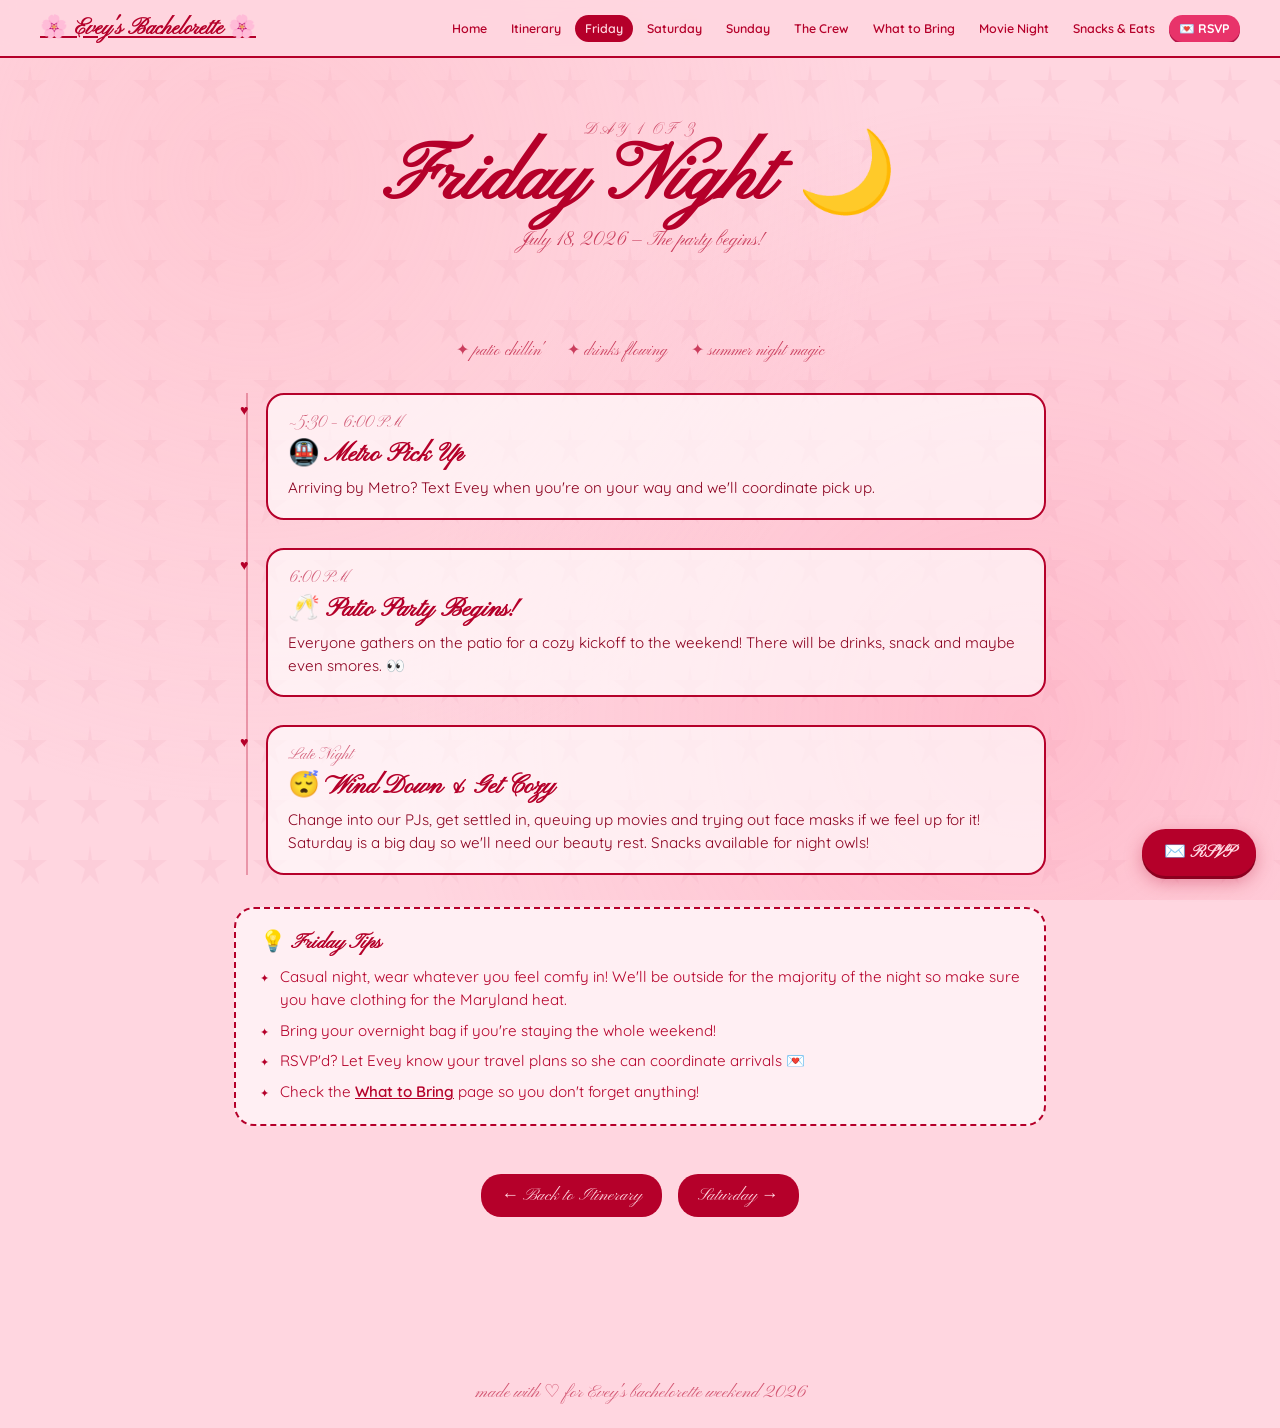
==== commit 0f008f6a: "Replace Caveat with Pinyon Script font site-wide Updates all HTML Google Fonts links and the --font-" ====
--- a/friday.html
+++ b/friday.html
@@ -5,7 +5,7 @@
   <meta name="viewport" content="width=device-width, initial-scale=1.0">
   <title>Friday — Evey's Bachelorette 🌙</title>
   <link rel="stylesheet" href="style.css">
-  <link href="https://fonts.googleapis.com/css2?family=Caveat:wght@400;600;700&family=DM+Serif+Display:ital@0;1&family=Quicksand:wght@400;500;600&display=swap" rel="stylesheet">
+  <link href="https://fonts.googleapis.com/css2?family=Pinyon+Script&family=DM+Serif+Display:ital@0;1&family=Quicksand:wght@400;500;600&display=swap" rel="stylesheet">
 </head>
 <body>
   <div class="cursor" id="cursor"></div>
--- a/style.css
+++ b/style.css
@@ -13,7 +13,7 @@
   --red-dark: #8B001F;
   --cream: #FFF5F7;
   --white: #FFFFFF;
-  --font-script: 'Caveat', cursive;
+  --font-script: 'Pinyon Script', cursive;
   --font-serif: 'DM Serif Display', serif;
   --font-body: 'Quicksand', sans-serif;
 }
@@ -193,6 +193,15 @@
 .doodle-stars-tl { top: 100px; left: 80px; }
 .doodle-hearts-tr { top: 80px; right: 30px; font-size: 1.8rem; }
 
+.hero-banner-img {
+  max-width: 720px;
+  width: 100%;
+  border-radius: 24px;
+  /* box-shadow: 4px 4px 0px var(--pink); */
+  display: block;
+  margin: 0 auto;
+}
+
 .you-are-invited {
   font-family: var(--font-script);
   font-size: 1.3rem;
@@ -976,12 +985,24 @@
 
 /* ======== SECTION HEADING ======== */
 .section-heading {
-  font-family: var(--font-script);
-  font-size: 2rem;
-  font-weight: 700;
-  color: var(--red);
-  text-align: center;
-  margin: 32px 0 8px;
+  font-family: var(--font-display);
+  font-style: italic;
+  font-size: 1.6rem;
+  font-weight: 400;
+  color: var(--red-dark);
+  text-align: center;
+  margin: 44px 0 12px;
+  display: flex;
+  align-items: center;
+  gap: 14px;
+}
+.section-heading::before,
+.section-heading::after {
+  content: '';
+  flex: 1;
+  height: 1px;
+  background: var(--red);
+  opacity: 0.25;
 }
 
 /* ======== OUTFIT CALLOUT ======== */
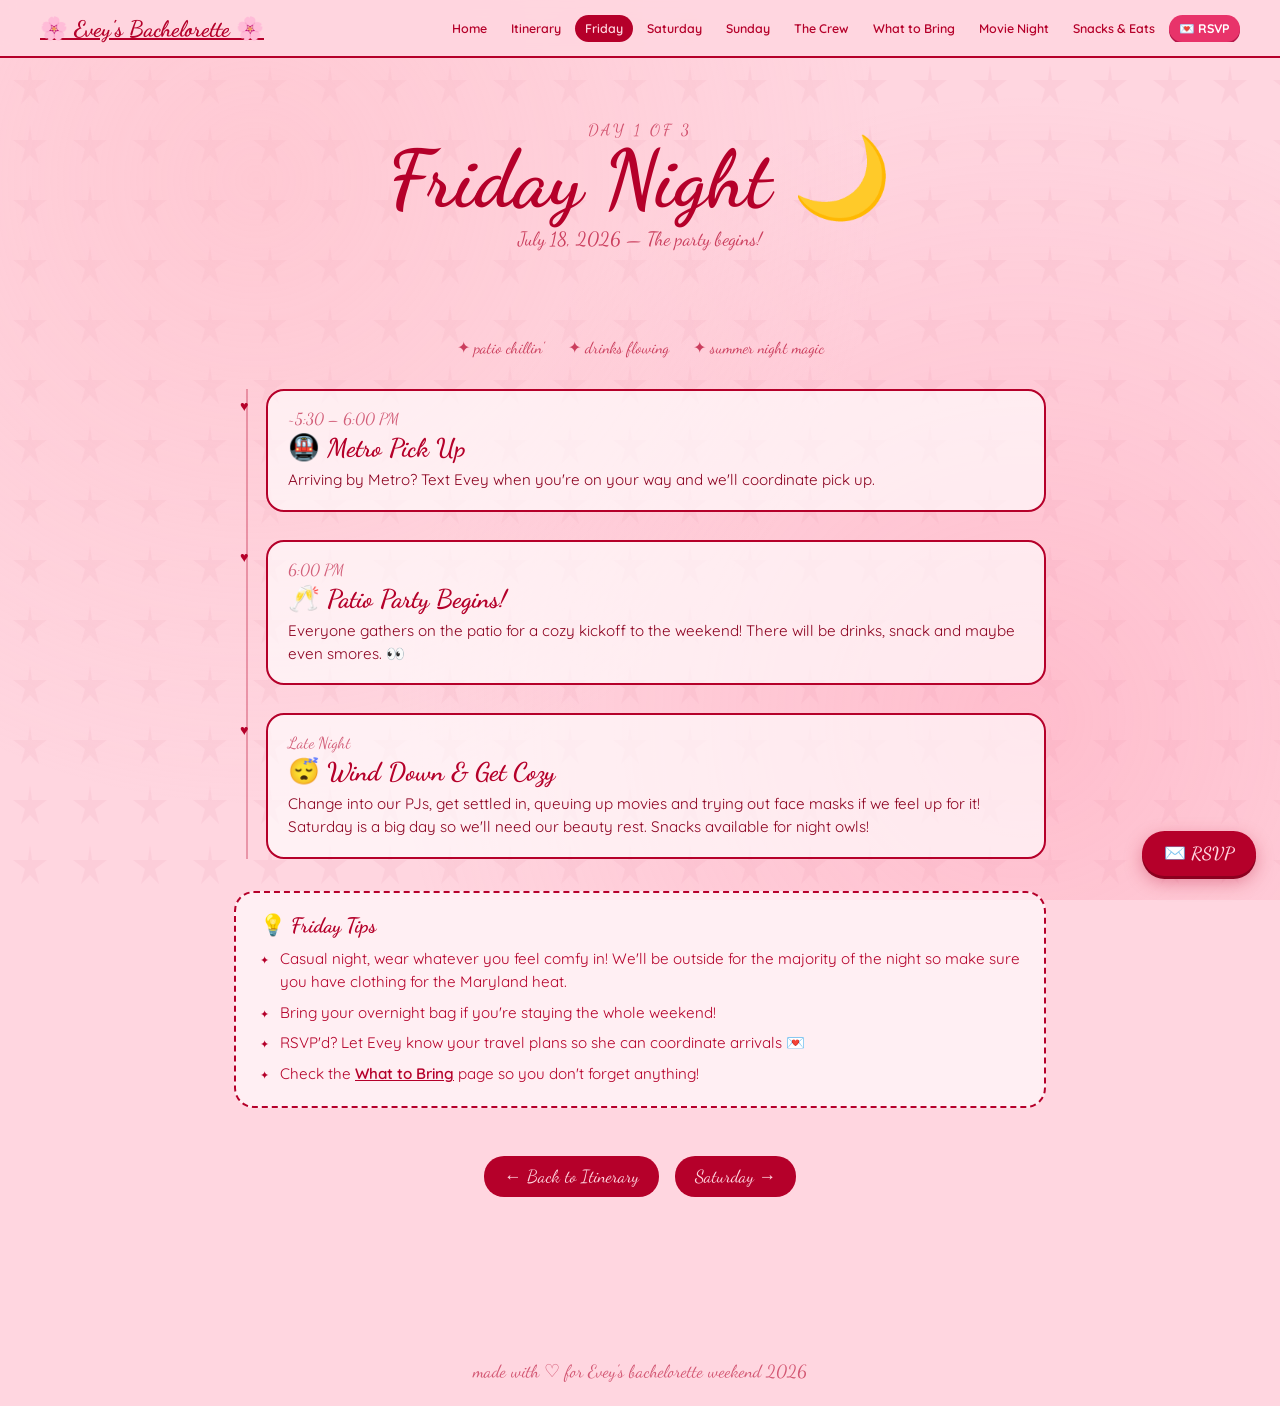
==== commit 48feb775: "Switch to Dancing Script, restore text hero on home page Replaces Pinyon Script with Dancing Script " ====
--- a/friday.html
+++ b/friday.html
@@ -5,7 +5,7 @@
   <meta name="viewport" content="width=device-width, initial-scale=1.0">
   <title>Friday — Evey's Bachelorette 🌙</title>
   <link rel="stylesheet" href="style.css">
-  <link href="https://fonts.googleapis.com/css2?family=Pinyon+Script&family=DM+Serif+Display:ital@0;1&family=Quicksand:wght@400;500;600&display=swap" rel="stylesheet">
+  <link href="https://fonts.googleapis.com/css2?family=Dancing+Script:wght@400;600;700&family=DM+Serif+Display:ital@0;1&family=Quicksand:wght@400;500;600&display=swap" rel="stylesheet">
 </head>
 <body>
   <div class="cursor" id="cursor"></div>
--- a/style.css
+++ b/style.css
@@ -13,7 +13,7 @@
   --red-dark: #8B001F;
   --cream: #FFF5F7;
   --white: #FFFFFF;
-  --font-script: 'Pinyon Script', cursive;
+  --font-script: 'Dancing Script', cursive;
   --font-serif: 'DM Serif Display', serif;
   --font-body: 'Quicksand', sans-serif;
 }
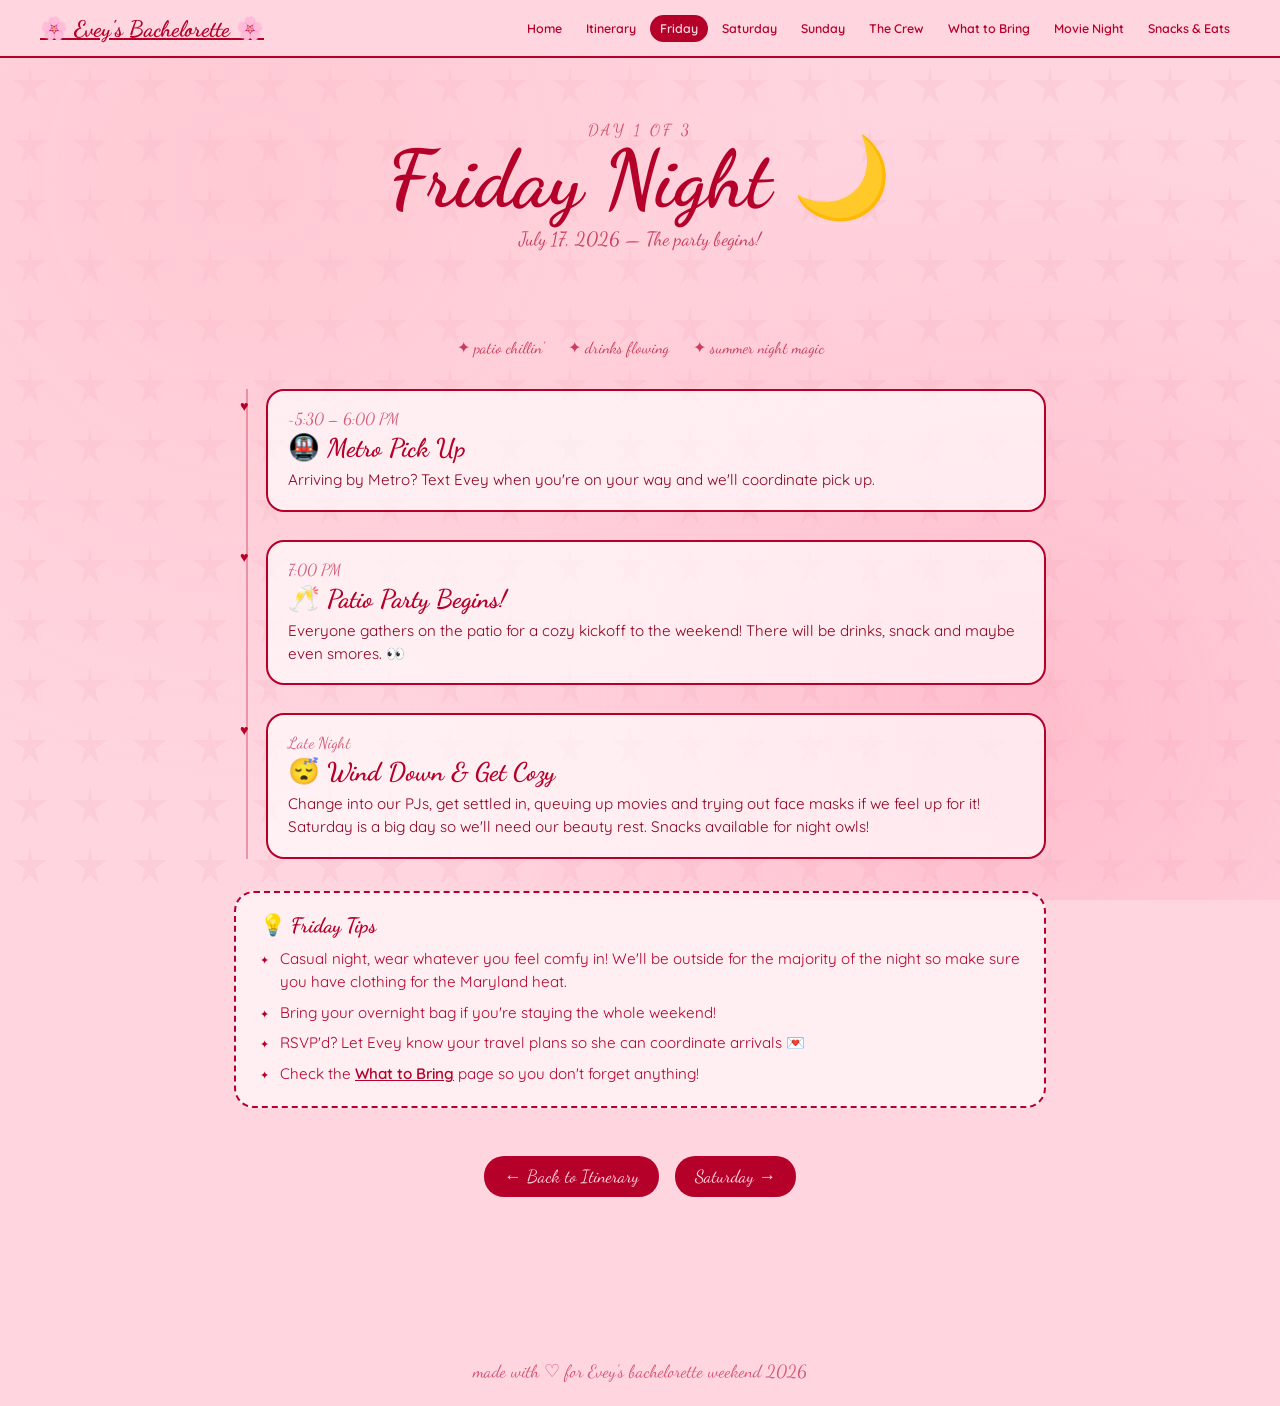
==== commit cd26dca6: "updates" ====
--- a/friday.html
+++ b/friday.html
@@ -25,7 +25,6 @@
         <a href="packing.html">What to Bring</a>
         <a href="movies.html">Movie Night</a>
         <a href="menu.html">Snacks & Eats</a>
-        <a href="rsvp.html">💌 RSVP</a>
       </div>
       <button class="hamburger" id="hamburger">☰</button>
     </div>
@@ -39,7 +38,6 @@
       <a href="packing.html">What to Bring</a>
       <a href="movies.html">Movie Night</a>
       <a href="menu.html">Snacks & Eats</a>
-      <a href="rsvp.html">💌 RSVP</a>
     </div>
   </nav>
 
@@ -48,7 +46,7 @@
       <div class="day-hero">
         <p class="day-number">Day 1 of 3</p>
         <h1 class="page-title">Friday Night 🌙</h1>
-        <p class="page-subtitle">July 18, 2026 — The party begins!</p>
+        <p class="page-subtitle">July 17, 2026 — The party begins!</p>
       </div>
 
       <div class="vibe-banner-inline">
@@ -71,7 +69,7 @@
 
         <div class="timeline-item">
           <div class="timeline-card">
-            <div class="timeline-time">6:00 PM</div>
+            <div class="timeline-time">7:00 PM</div>
             <div class="timeline-title">🥂 Patio Party Begins!</div>
             <div class="timeline-desc">
               Everyone gathers on the patio for a cozy kickoff to the weekend! There will be drinks, snack and maybe even smores. 👀
@@ -135,7 +133,6 @@
   </main>
 
   <footer>made with ♡ for Evey's bachelorette weekend 2026</footer>
-  <a href="config.url" class="rsvp-float">✉️ RSVP</a>
   <script src="config.js"></script>
   <script src="main.js"></script>
 </body>
--- a/style.css
+++ b/style.css
@@ -226,6 +226,11 @@
   animation: wiggle 2s ease-in-out infinite;
   margin: 16px 0;
 }
+.hero-gif {
+  width: 160px;
+  margin: 12px auto 0;
+  display: block;
+}
 
 .hero-details {
   display: flex;
@@ -608,6 +613,25 @@
   margin-bottom: 12px;
   display: block;
 }
+.guest-avatar-wrap {
+  width: 140px;
+  height: 140px;
+  border-radius: 50%;
+  overflow: hidden;
+  margin: 0 auto 12px;
+  border: 3px solid var(--pink);
+  box-shadow: 0 4px 12px rgba(192, 37, 61, 0.15);
+  flex-shrink: 0;
+}
+.guest-avatar-photo {
+  width: 100%;
+  height: 100%;
+  object-fit: cover;
+  object-position: var(--photo-pos, center top);
+  transform: scale(var(--photo-zoom, 1));
+  transform-origin: center top;
+  display: block;
+}
 .guest-name {
   font-family: var(--font-script);
   font-size: 1.8rem;
@@ -639,6 +663,81 @@
   border-radius: 10px;
   padding: 6px 10px;
   display: inline-block;
+}
+.guest-details {
+  display: flex;
+  flex-direction: column;
+  gap: 6px;
+  text-align: left;
+  width: 100%;
+  margin-top: 4px;
+}
+.guest-detail {
+  font-family: var(--font-body);
+  font-size: 0.83rem;
+  color: var(--red-dark);
+  line-height: 1.4;
+}
+.detail-label {
+  font-weight: 700;
+  color: var(--red);
+  text-transform: lowercase;
+  letter-spacing: 0.03em;
+  margin-right: 4px;
+}
+.insta-link {
+  color: var(--red);
+  text-decoration: none;
+  font-weight: 600;
+}
+.insta-link:hover { text-decoration: underline; }
+.sleepover-badge {
+  display: inline-block;
+  font-family: var(--font-body);
+  font-size: 0.65rem;
+  font-weight: 700;
+  letter-spacing: 0.05em;
+  text-transform: uppercase;
+  color: #5a4a8a;
+  background: #f0ecff;
+  border: 1.5px solid #c4aff0;
+  border-radius: 20px;
+  padding: 2px 9px;
+  margin-top: 8px;
+  align-self: center;
+}
+.guest-card-bonus {
+  background: rgba(255,255,255,0.5);
+  border: 2px dashed rgba(100,100,100,0.25);
+  border-radius: 24px;
+  padding: 20px 24px;
+  text-align: center;
+  transition: transform 0.25s;
+  position: relative;
+  display: flex;
+  flex-direction: column;
+  align-items: center;
+}
+.guest-card-bonus:hover { transform: scale(1.02); }
+.bonus-label {
+  font-family: var(--font-body);
+  font-size: 0.62rem;
+  font-weight: 700;
+  letter-spacing: 0.07em;
+  text-transform: uppercase;
+  color: #999;
+  margin-bottom: 10px;
+}
+.bonus-note {
+  display: inline-block;
+  font-family: var(--font-body);
+  font-size: 0.72rem;
+  color: #777;
+  background: #f5f5f5;
+  border: 1px solid #ddd;
+  border-radius: 20px;
+  padding: 3px 10px;
+  margin-top: 10px;
 }
 
 /* ======== PACKING LIST ======== */
@@ -790,6 +889,25 @@
   margin-bottom: 40px;
 }
 
+.menu-list {
+  list-style: none;
+  padding: 0;
+  margin: 12px 0 0;
+  display: flex;
+  flex-direction: column;
+  gap: 8px;
+}
+.menu-list li {
+  font-family: var(--font-body);
+  font-size: 0.92rem;
+  color: var(--red-dark);
+  padding: 6px 0;
+  border-bottom: 1px dashed rgba(192, 37, 61, 0.12);
+  display: flex;
+  align-items: baseline;
+  gap: 8px;
+}
+.menu-list li:last-child { border-bottom: none; }
 .menu-section-title {
   font-family: var(--font-script);
   font-size: 2rem;
@@ -985,7 +1103,7 @@
 
 /* ======== SECTION HEADING ======== */
 .section-heading {
-  font-family: var(--font-display);
+  font-family: var(--font-serif);
   font-style: italic;
   font-size: 1.6rem;
   font-weight: 400;
